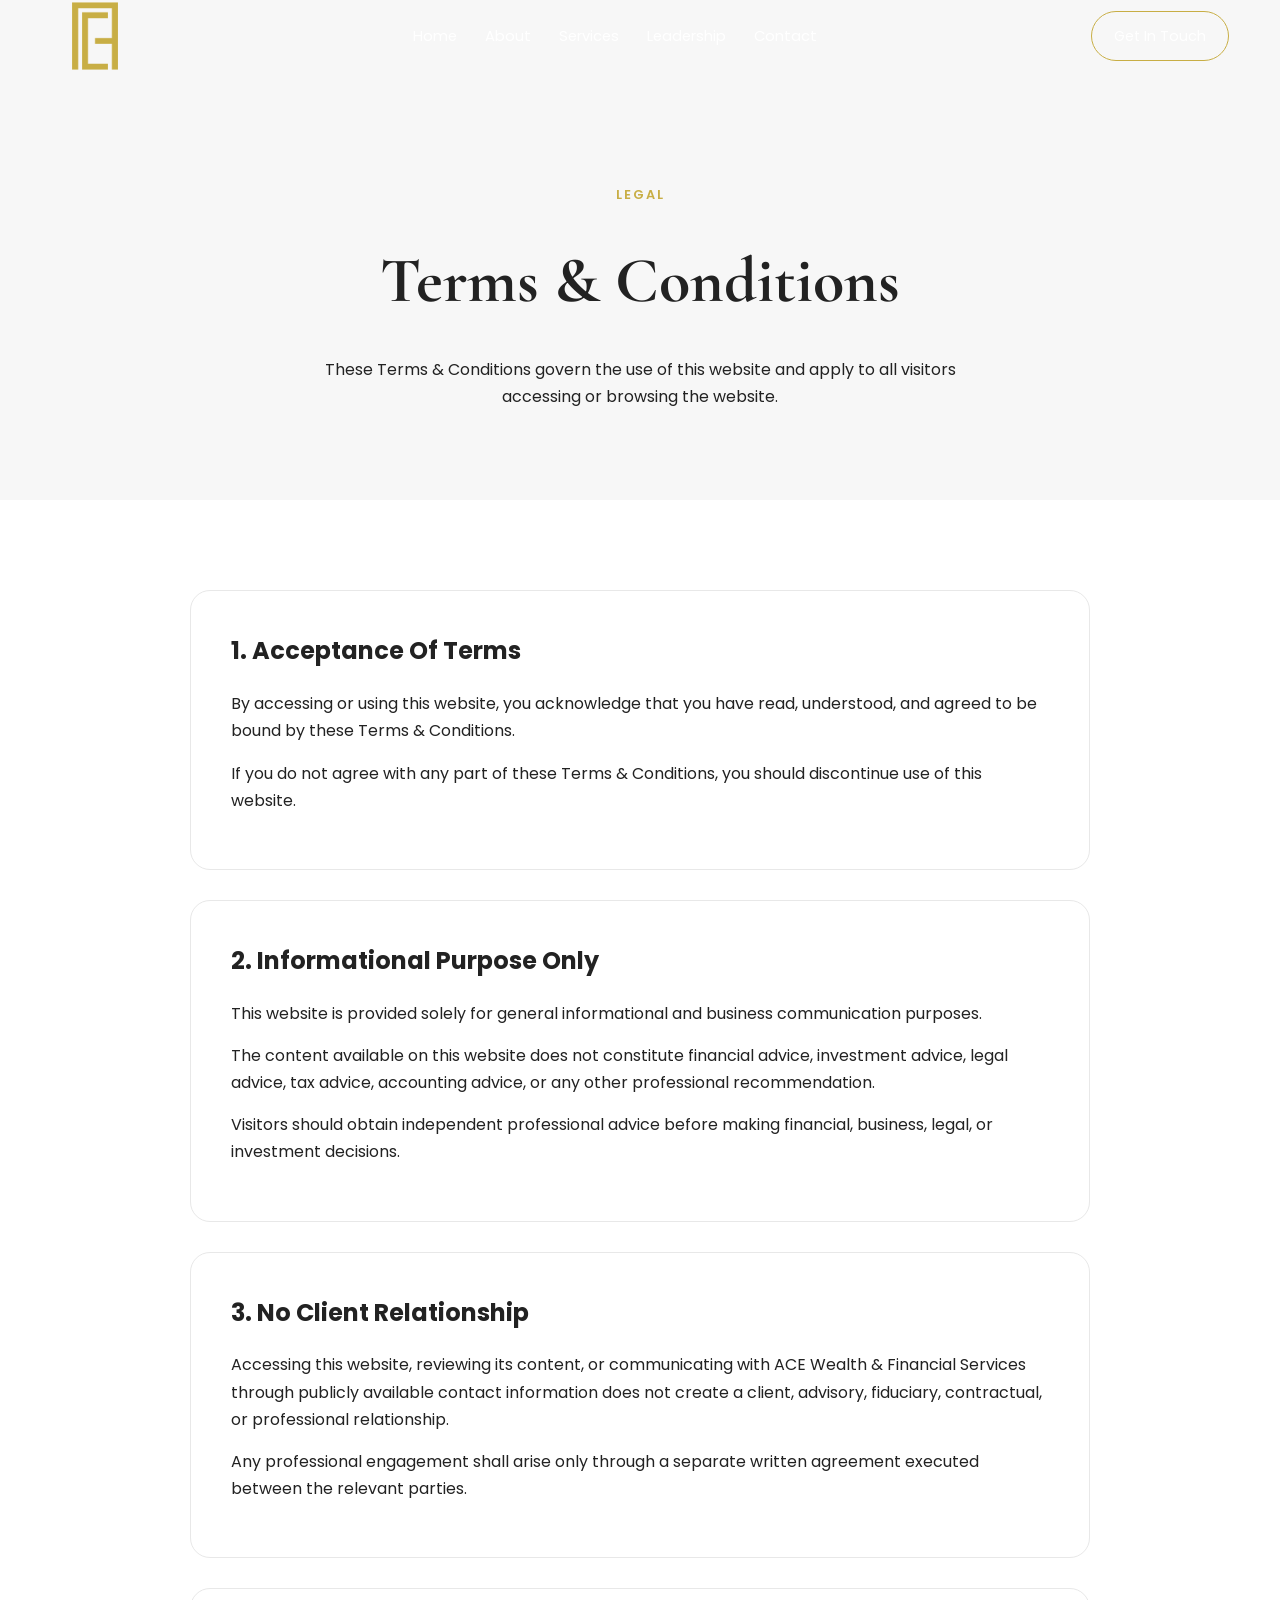
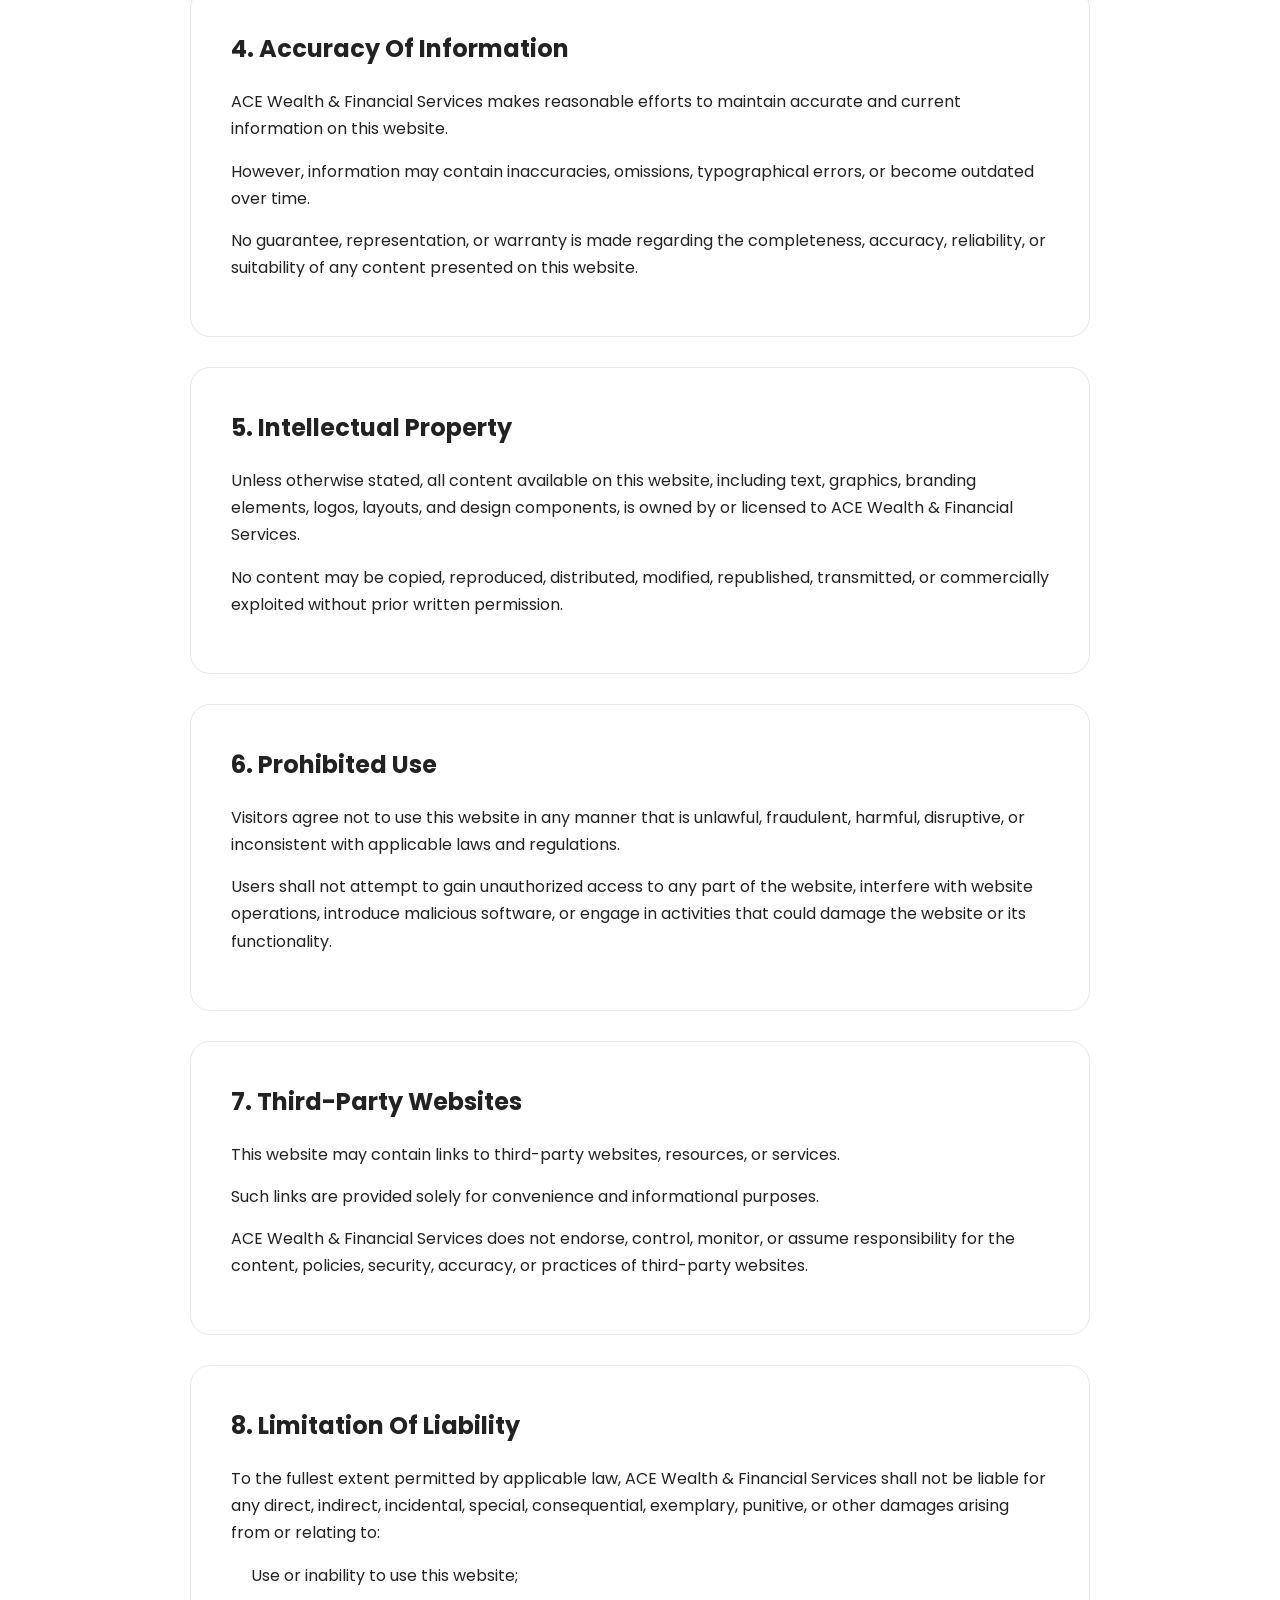
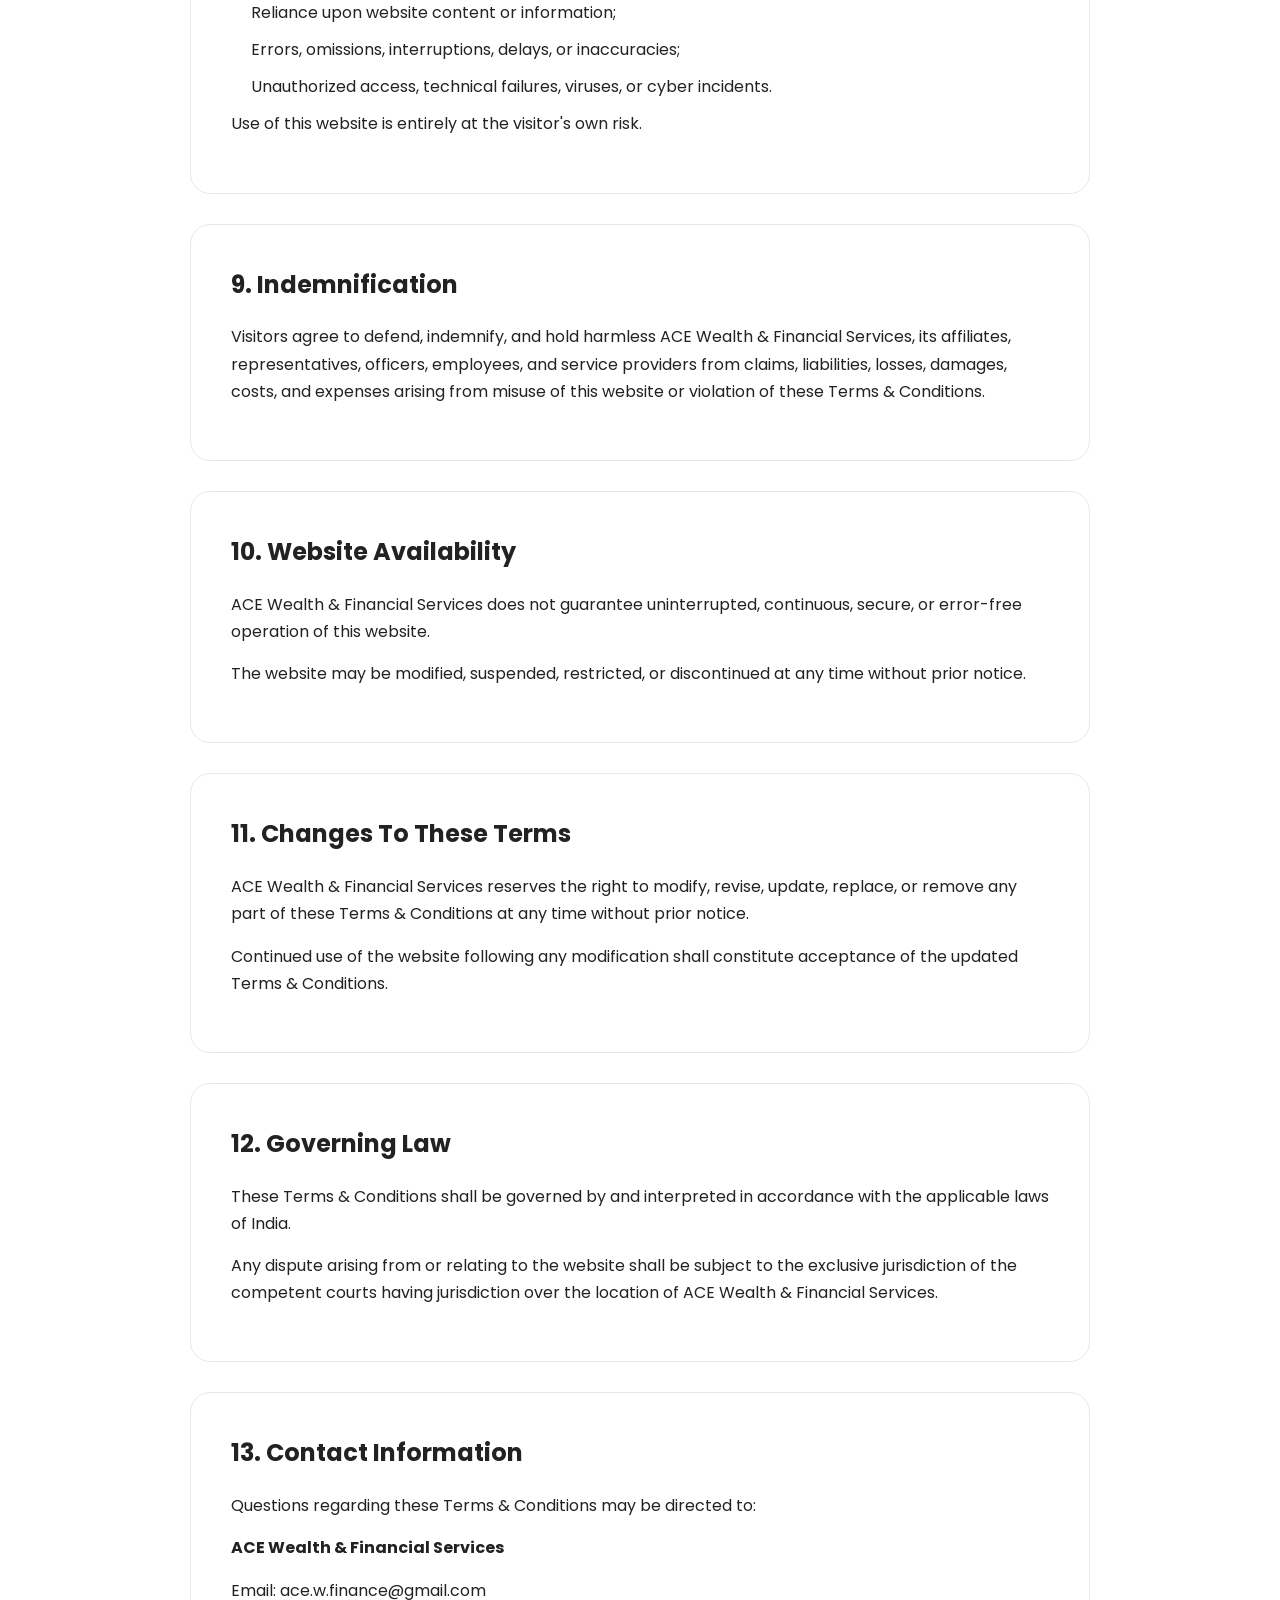
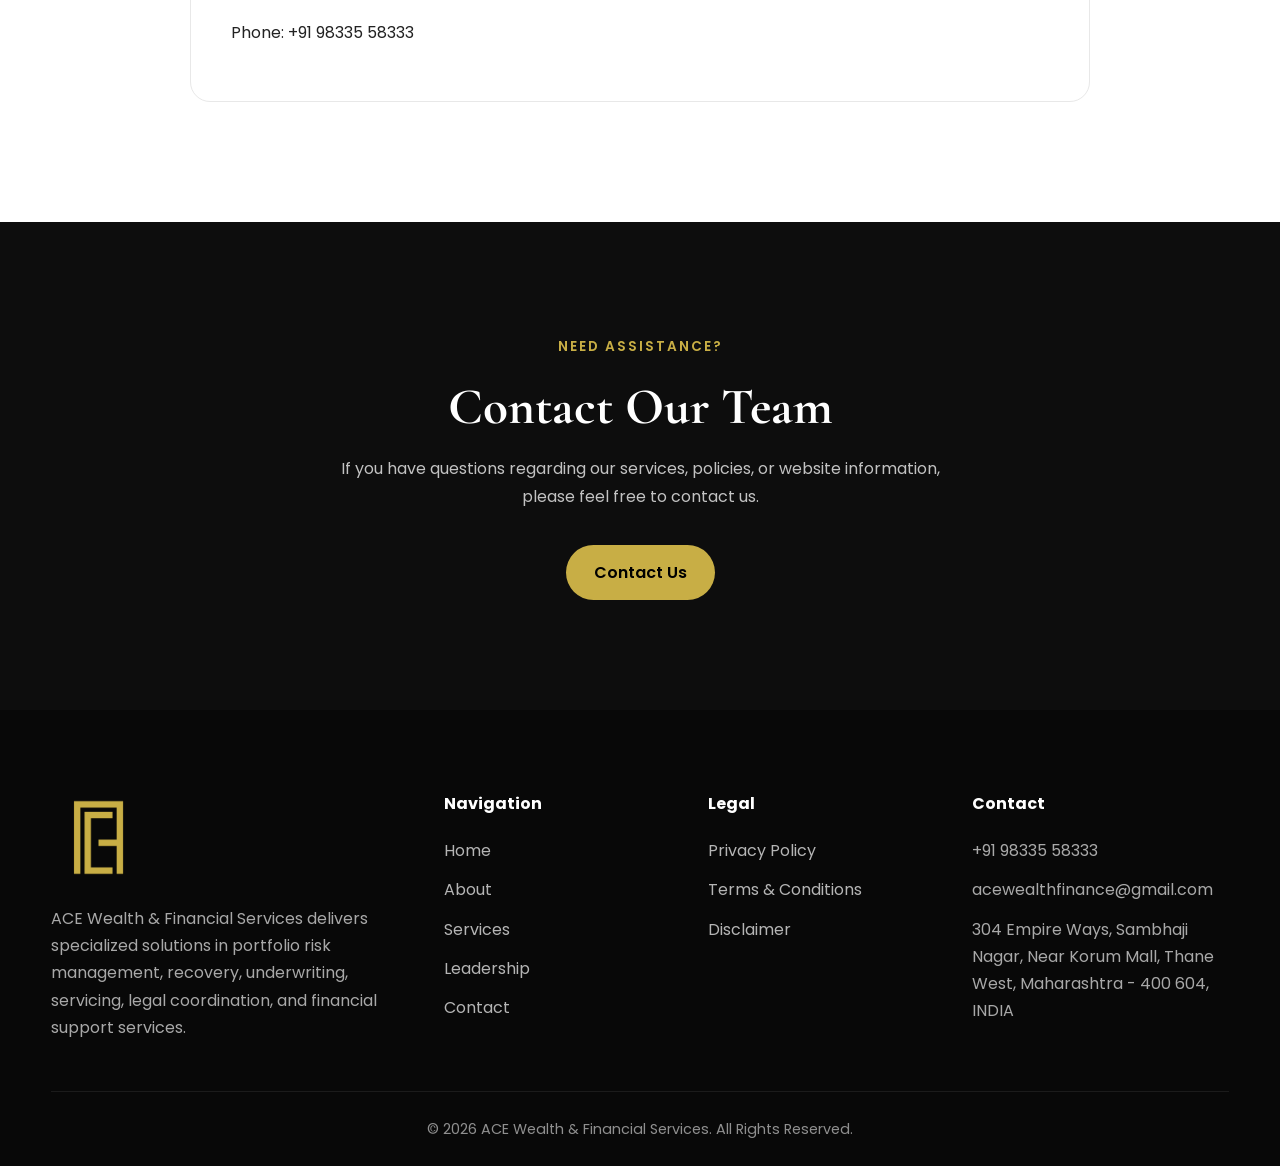
==== terms-and-conditions.html @ 69c0379b "Add files via upload" ====
<!DOCTYPE html>
<html lang="en">

<head>

    <meta charset="UTF-8">

    <meta name="viewport"
        content="width=device-width, initial-scale=1.0">

    <title>
        Terms & Conditions | ACE Wealth & Financial Services
    </title>

    <meta name="description"
        content="Terms and Conditions governing the use of the ACE Wealth & Financial Services website.">

   <link rel="apple-touch-icon" sizes="180x180" href="apple-touch-icon.png">

<link rel="icon" type="image/png" sizes="32x32" href="favicon-32x32.png">

<link rel="icon" type="image/png" sizes="16x16" href="favicon-16x16.png">

<link rel="manifest" href="site.webmanifest">

<link rel="shortcut icon" href="favicon.ico">

<meta name="theme-color" content="#c8ae45">

<meta name="format-detection" content="telephone=no">

<meta name="robots" content="index, follow">

    <link rel="stylesheet"
        href="style.css">

    <link rel="preconnect"
        href="https://fonts.googleapis.com">

    <link rel="preconnect"
        href="https://fonts.gstatic.com"
        crossorigin>

    <link href="https://fonts.googleapis.com/css2?family=Poppins:wght@300;400;500;600;700&family=Cormorant+Garamond:wght@400;500;600;700&display=swap"
        rel="stylesheet">

</head>

<body>

    <!-- LOADER -->

    <div class="loader">

        <img src="logo.png"
            alt="ACE Wealth">

    </div>

    <!-- SCROLL PROGRESS -->

    <div class="scroll-progress"></div>

    <!-- HEADER -->

    <header class="header">

        <div class="container navbar">

            <a href="index.html"
                class="logo">

                <img src="logo.png"
                    alt="ACE Wealth">

            </a>

            <nav>

                <ul class="nav-links">

                    <li><a href="index.html">Home</a></li>

                    <li><a href="about.html">About</a></li>

                    <li><a href="services.html">Services</a></li>

                    <li><a href="team.html">Leadership</a></li>

                    <li><a href="contact.html">Contact</a></li>

                </ul>

            </nav>

            <a href="contact.html"
                class="nav-btn">

                Get In Touch

            </a>

            <div class="hamburger">

                <span></span>
                <span></span>
                <span></span>

            </div>

        </div>

    </header>

    <!-- HERO -->

    <section class="legal-hero">

        <div class="container">

            <span class="hero-tag">

                LEGAL

            </span>

            <h1>

                Terms & Conditions

            </h1>

            <p>

                These Terms & Conditions govern
                the use of this website and apply
                to all visitors accessing or
                browsing the website.

            </p>

        </div>

    </section>

    <!-- CONTENT -->

    <section class="legal-content">

        <div class="container">

            <div class="legal-card">

                <h2>

                    1. Acceptance Of Terms

                </h2>

                <p>

                    By accessing or using this
                    website, you acknowledge that
                    you have read, understood,
                    and agreed to be bound by
                    these Terms & Conditions.

                </p>

                <p>

                    If you do not agree with any
                    part of these Terms &
                    Conditions, you should
                    discontinue use of this
                    website.

                </p>

            </div>

            <div class="legal-card">

                <h2>

                    2. Informational Purpose Only

                </h2>

                <p>

                    This website is provided solely
                    for general informational and
                    business communication purposes.

                </p>

                <p>

                    The content available on this
                    website does not constitute
                    financial advice, investment
                    advice, legal advice, tax advice,
                    accounting advice, or any other
                    professional recommendation.

                </p>

                <p>

                    Visitors should obtain
                    independent professional advice
                    before making financial,
                    business, legal, or investment
                    decisions.

                </p>

            </div>

            <div class="legal-card">

                <h2>

                    3. No Client Relationship

                </h2>

                <p>

                    Accessing this website,
                    reviewing its content, or
                    communicating with ACE Wealth &
                    Financial Services through
                    publicly available contact
                    information does not create
                    a client, advisory, fiduciary,
                    contractual, or professional
                    relationship.

                </p>

                <p>

                    Any professional engagement
                    shall arise only through a
                    separate written agreement
                    executed between the relevant
                    parties.

                </p>

            </div>

            <div class="legal-card">

                <h2>

                    4. Accuracy Of Information

                </h2>

                <p>

                    ACE Wealth & Financial Services
                    makes reasonable efforts to
                    maintain accurate and current
                    information on this website.

                </p>

                <p>

                    However, information may contain
                    inaccuracies, omissions,
                    typographical errors, or become
                    outdated over time.

                </p>

                <p>

                    No guarantee, representation,
                    or warranty is made regarding
                    the completeness, accuracy,
                    reliability, or suitability of
                    any content presented on this
                    website.

                </p>

            </div>

            <div class="legal-card">

                <h2>

                    5. Intellectual Property

                </h2>

                <p>

                    Unless otherwise stated,
                    all content available on this
                    website, including text,
                    graphics, branding elements,
                    logos, layouts, and design
                    components, is owned by or
                    licensed to ACE Wealth &
                    Financial Services.

                </p>

                <p>

                    No content may be copied,
                    reproduced, distributed,
                    modified, republished,
                    transmitted, or commercially
                    exploited without prior
                    written permission.

                </p>

            </div>
                        <div class="legal-card">

                <h2>

                    6. Prohibited Use

                </h2>

                <p>

                    Visitors agree not to use this
                    website in any manner that is
                    unlawful, fraudulent, harmful,
                    disruptive, or inconsistent with
                    applicable laws and regulations.

                </p>

                <p>

                    Users shall not attempt to gain
                    unauthorized access to any part
                    of the website, interfere with
                    website operations, introduce
                    malicious software, or engage
                    in activities that could damage
                    the website or its functionality.

                </p>

            </div>

            <div class="legal-card">

                <h2>

                    7. Third-Party Websites

                </h2>

                <p>

                    This website may contain links
                    to third-party websites,
                    resources, or services.

                </p>

                <p>

                    Such links are provided solely
                    for convenience and informational
                    purposes.

                </p>

                <p>

                    ACE Wealth & Financial Services
                    does not endorse, control,
                    monitor, or assume responsibility
                    for the content, policies,
                    security, accuracy, or practices
                    of third-party websites.

                </p>

            </div>

            <div class="legal-card">

                <h2>

                    8. Limitation Of Liability

                </h2>

                <p>

                    To the fullest extent permitted
                    by applicable law, ACE Wealth &
                    Financial Services shall not be
                    liable for any direct, indirect,
                    incidental, special,
                    consequential, exemplary,
                    punitive, or other damages
                    arising from or relating to:

                </p>

                <ul>

                    <li>
                        Use or inability to use
                        this website;
                    </li>

                    <li>
                        Reliance upon website
                        content or information;
                    </li>

                    <li>
                        Errors, omissions,
                        interruptions, delays,
                        or inaccuracies;
                    </li>

                    <li>
                        Unauthorized access,
                        technical failures,
                        viruses, or cyber incidents.
                    </li>

                </ul>

                <p>

                    Use of this website is entirely
                    at the visitor's own risk.

                </p>

            </div>

            <div class="legal-card">

                <h2>

                    9. Indemnification

                </h2>

                <p>

                    Visitors agree to defend,
                    indemnify, and hold harmless
                    ACE Wealth & Financial Services,
                    its affiliates, representatives,
                    officers, employees, and service
                    providers from claims, liabilities,
                    losses, damages, costs, and
                    expenses arising from misuse of
                    this website or violation of
                    these Terms & Conditions.

                </p>

            </div>

            <div class="legal-card">

                <h2>

                    10. Website Availability

                </h2>

                <p>

                    ACE Wealth & Financial Services
                    does not guarantee uninterrupted,
                    continuous, secure, or error-free
                    operation of this website.

                </p>

                <p>

                    The website may be modified,
                    suspended, restricted, or
                    discontinued at any time without
                    prior notice.

                </p>

            </div>

            <div class="legal-card">

                <h2>

                    11. Changes To These Terms

                </h2>

                <p>

                    ACE Wealth & Financial Services
                    reserves the right to modify,
                    revise, update, replace, or
                    remove any part of these Terms &
                    Conditions at any time without
                    prior notice.

                </p>

                <p>

                    Continued use of the website
                    following any modification shall
                    constitute acceptance of the
                    updated Terms & Conditions.

                </p>

            </div>

            <div class="legal-card">

                <h2>

                    12. Governing Law

                </h2>

                <p>

                    These Terms & Conditions shall
                    be governed by and interpreted
                    in accordance with the applicable
                    laws of India.

                </p>

                <p>

                    Any dispute arising from or
                    relating to the website shall be
                    subject to the exclusive
                    jurisdiction of the competent
                    courts having jurisdiction over
                    the location of ACE Wealth &
                    Financial Services.

                </p>

            </div>

            <div class="legal-card">

                <h2>

                    13. Contact Information

                </h2>

                <p>

                    Questions regarding these Terms &
                    Conditions may be directed to:

                </p>

                <p>

                    <strong>

                        ACE Wealth &
                        Financial Services

                    </strong>

                </p>

                <p>

                    Email:
                    ace.w.finance@gmail.com

                </p>

                <p>

                    Phone:
                    +91 98335 58333

                </p>

            </div>

        </div>

    </section>

    <!-- CTA -->

    <section class="cta-section">

        <div class="container">

            <div class="cta-box">

                <span>

                    NEED ASSISTANCE?

                </span>

                <h2>

                    Contact Our Team

                </h2>

                <p>

                    If you have questions regarding
                    our services, policies, or
                    website information, please
                    feel free to contact us.

                </p>

                <a href="contact.html"
                    class="btn-primary">

                    Contact Us

                </a>

            </div>

        </div>

    </section>

    <!-- FOOTER -->

    <footer class="footer">

    <div class="container">

        <div class="footer-top">

            <!-- ABOUT -->

            <div class="footer-about">

                <img src="logo.png"
                    alt="ACE Wealth">

                <p>

                    ACE Wealth & Financial Services
                    delivers specialized solutions in
                    portfolio risk management,
                    recovery, underwriting,
                    servicing, legal coordination,
                    and financial support services.

                </p>

            </div>

            <!-- QUICK LINKS -->

            <div class="footer-links">

                <h4>

                    Navigation

                </h4>

                <ul>

                    <li>
                        <a href="index.html">
                            Home
                        </a>
                    </li>

                    <li>
                        <a href="about.html">
                            About
                        </a>
                    </li>

                    <li>
                        <a href="services.html">
                            Services
                        </a>
                    </li>

                    <li>
                        <a href="team.html">
                            Leadership
                        </a>
                    </li>

                    <li>
                        <a href="contact.html">
                            Contact
                        </a>
                    </li>

                </ul>

            </div>

            <!-- LEGAL -->

            <div class="footer-links">

                <h4>

                    Legal

                </h4>

                <ul>

                    <li>

                        <a href="privacy-policy.html">

                            Privacy Policy

                        </a>

                    </li>

                    <li>

                        <a href="terms-and-conditions.html">

                            Terms & Conditions

                        </a>

                    </li>

                    <li>

                        <a href="disclaimer.html">

                            Disclaimer

                        </a>

                    </li>

                </ul>

            </div>

            <!-- CONTACT -->

            <div class="footer-contact">

                <h4>

                    Contact

                </h4>

                <p>

                    +91 98335 58333

                </p>

                <p>

                    acewealthfinance@gmail.com

                </p>

                <p>

                    304 Empire Ways, Sambhaji Nagar, Near Korum Mall, Thane West, Maharashtra - 400 604, INDIA

                </p>

            </div>

        </div>

        <div class="footer-bottom">

            <p>

                © 2026 ACE Wealth & Financial Services.
                All Rights Reserved.

            </p>

        </div>

    </div>

</footer>

    <script src="main.js"></script>

</body>

</html>
---- style.css ----
/* ====================================
   ACE WEALTH & FINANCIAL SERVICES
   VERSION 2
==================================== */


/* =========================
   RESET
========================= */

*{
    margin:0;
    padding:0;
    box-sizing:border-box;
}

html{
    scroll-behavior:smooth;
}

body{
    font-family:'Poppins',sans-serif;
    background:#ffffff;
    color:#222;
    overflow-x:hidden;
    line-height:1.7;
}

/* =========================
   VARIABLES
========================= */

:root{

    --gold:#c8ae45;

    --gold-dark:#a88f32;

    --black:#0d0d0d;

    --dark:#161616;

    --white:#ffffff;

    --light:#f7f7f7;

    --text:#666666;

    --border:#e8e8e8;

    --transition:.35s ease;

    --radius:16px;

}

/* =========================
   GLOBAL
========================= */

.container{

    width:min(1280px,92%);
    margin:auto;

}

img{

    width:100%;
    display:block;

}

a{

    text-decoration:none;

}

ul{

    list-style:none;

}

section{

    padding:90px 0;

}

.section-tag{

    display:inline-block;

    color:var(--gold);

    font-size:.8rem;

    letter-spacing:2px;

    font-weight:600;

    text-transform:uppercase;

    margin-bottom:14px;

}

.section-heading{

    margin-bottom:55px;

}

.section-heading.center{

    text-align:center;

}

.section-heading h2{

    font-family:'Cormorant Garamond',serif;

    font-size:clamp(2.2rem,4vw,3.8rem);

    line-height:1.1;

    color:var(--black);

    margin-bottom:18px;

    font-weight:600;

}

.section-heading p{

    max-width:650px;

    color:var(--text);

    margin:auto;

}

/* =========================
   LOADER
========================= */

.loader{

    position:fixed;

    inset:0;

    background:#0a0a0a;

    display:flex;

    align-items:center;

    justify-content:center;

    z-index:99999;

    transition:.8s ease;

}

.loader img{

    width:120px;

    animation:logoPulse 2s infinite;

}

@keyframes logoPulse{

    0%{

        opacity:.4;
        transform:scale(.96);

    }

    50%{

        opacity:1;
        transform:scale(1);

    }

    100%{

        opacity:.4;
        transform:scale(.96);

    }

}

/* =========================
   SCROLL BAR
========================= */

.scroll-progress{

    position:fixed;

    top:0;

    left:0;

    width:0;

    height:3px;

    background:var(--gold);

    z-index:99999;

}

/* =========================
   HEADER
========================= */

.header{

    position:fixed;

    top:0;

    left:0;

    width:100%;

    z-index:999;

    transition:.35s ease;

}

.header.scrolled{

    background:rgba(10,10,10,.95);

    backdrop-filter:blur(12px);

    box-shadow:0 8px 25px rgba(0,0,0,.15);

}

.navbar{

    height:72px;

    display:flex;

    align-items:center;

    justify-content:space-between;

}

.logo{

    display:flex;

    align-items:center;

}

.logo img{

    width:88px;

}

.nav-links{

    display:flex;

    align-items:center;

    gap:28px;

}

.nav-links a{

    color:white;

    font-size:.92rem;

    transition:var(--transition);

    position:relative;

}

.nav-links a:hover{

    color:var(--gold);

}

.nav-links a::after{

    content:"";

    position:absolute;

    left:0;

    bottom:-6px;

    width:0;

    height:2px;

    background:var(--gold);

    transition:.3s;

}

.nav-links a:hover::after{

    width:100%;

}

.nav-btn{

    padding:12px 22px;

    border:1px solid var(--gold);

    color:white;

    border-radius:40px;

    font-size:.9rem;

    transition:.35s;

}

.nav-btn:hover{

    background:var(--gold);

    color:#000;

}

/* =========================
   HAMBURGER
========================= */

.hamburger{

    display:none;

    flex-direction:column;

    gap:5px;

    cursor:pointer;

}

.hamburger span{

    width:26px;

    height:2px;

    background:white;

}

/* =========================
   HERO
========================= */

.hero{

    min-height:85vh;

    background:
    linear-gradient(
        rgba(0,0,0,.75),
        rgba(0,0,0,.75)
    ),
    url("images/hero-1.jpg");

    background-size:cover;

    background-position:center;

    display:flex;

    align-items:center;

    padding-top:80px;

}

.hero-content{

    max-width:820px;

}

.hero-tag{

    color:var(--gold);

    font-size:.8rem;

    letter-spacing:2px;

    font-weight:600;

}

.hero h1{

    margin-top:18px;

    color:white;

    font-family:'Cormorant Garamond',serif;

    font-size:clamp(3rem,5vw,5rem);

    line-height:1.05;

    font-weight:600;

    max-width:900px;

}

.hero p{

    margin-top:24px;

    color:rgba(255,255,255,.82);

    max-width:650px;

    font-size:1rem;

}

.hero-buttons{

    display:flex;

    gap:15px;

    margin-top:35px;

}
/* =========================
   BUTTONS
========================= */

.btn-primary{

    display:inline-flex;

    align-items:center;

    justify-content:center;

    padding:14px 28px;

    background:var(--gold);

    color:#000;

    border-radius:50px;

    font-weight:600;

    transition:var(--transition);

}

.btn-primary:hover{

    transform:translateY(-3px);

    background:var(--gold-dark);

}

.btn-secondary{

    display:inline-flex;

    align-items:center;

    justify-content:center;

    padding:14px 28px;

    border:1px solid rgba(255,255,255,.25);

    color:white;

    border-radius:50px;

    transition:var(--transition);

}

.btn-secondary:hover{

    background:white;

    color:black;

}

.text-link{

    display:inline-flex;

    align-items:center;

    gap:10px;

    color:var(--gold);

    font-weight:600;

    margin-top:18px;

    transition:var(--transition);

}

.text-link:hover{

    transform:translateX(5px);

}

/* =========================
   TRUST BAR
========================= */

.trust-bar{

    background:#ffffff;

    border-bottom:1px solid var(--border);

    padding:35px 0;

}

.trust-grid{

    display:grid;

    grid-template-columns:repeat(4,1fr);

    gap:20px;

}

.trust-item{

    text-align:center;

}

.trust-item h3{

    font-family:'Cormorant Garamond',serif;

    font-size:2.5rem;

    color:var(--black);

    margin-bottom:4px;

}

.trust-item p{

    font-size:.9rem;

    color:var(--text);

}

/* =========================
   ABOUT PREVIEW
========================= */

.about-preview{

    background:#fff;

}

.about-grid{

    display:grid;

    grid-template-columns:1fr 1fr;

    gap:70px;

    align-items:center;

}

.about-image{

    position:relative;

}

.about-image img{

    border-radius:20px;

    box-shadow:0 15px 40px rgba(0,0,0,.08);

}

.about-content{

    max-width:600px;

}

.about-content h2{

    font-family:'Cormorant Garamond',serif;

    font-size:clamp(2.2rem,4vw,3.8rem);

    line-height:1.1;

    margin-bottom:22px;

    color:var(--black);

}

.about-content p{

    color:var(--text);

    margin-bottom:18px;

}

/* =========================
   SERVICES
========================= */

.services-home{

    background:var(--light);

}

.services-grid{

    display:grid;

    grid-template-columns:repeat(3,1fr);

    gap:25px;

}

.service-card{

    background:white;

    padding:35px;

    border-radius:18px;

    border:1px solid var(--border);

    transition:var(--transition);

}

.service-card:hover{

    transform:translateY(-6px);

    border-color:rgba(200,174,69,.4);

    box-shadow:0 12px 35px rgba(0,0,0,.08);

}

.service-card h3{

    font-size:1.2rem;

    color:var(--black);

    margin-bottom:15px;

    line-height:1.4;

}

.service-card p{

    color:var(--text);

    font-size:.95rem;

}

.section-btn{

    text-align:center;

    margin-top:45px;

}

/* =========================
   PREMIUM CARD EFFECT
========================= */

.service-card,
.trust-item{

    transition:all .35s ease;

}

.service-card:hover{

    background:#fffef9;

}

/* =========================
   SOFT REVEAL
========================= */

.reveal{

    opacity:0;

    transform:translateY(30px);

    transition:.7s ease;

}

.reveal.active{

    opacity:1;

    transform:translateY(0);

}
/* =========================
   WHY ACE
========================= */

.why-ace{

    background:#ffffff;

}

.why-grid{

    display:grid;

    grid-template-columns:repeat(4,1fr);

    gap:24px;

}

.why-card{

    padding:35px 28px;

    border:1px solid var(--border);

    border-radius:18px;

    transition:var(--transition);

    background:#fff;

}

.why-card:hover{

    transform:translateY(-6px);

    box-shadow:0 12px 35px rgba(0,0,0,.08);

    border-color:rgba(200,174,69,.4);

}

.why-card h3{

    font-size:2rem;

    color:var(--gold);

    margin-bottom:15px;

    font-weight:700;

}

.why-card h4{

    font-size:1.1rem;

    margin-bottom:12px;

    color:var(--black);

}

.why-card p{

    color:var(--text);

    font-size:.95rem;

}

/* =========================
   FOUNDER SECTION
========================= */

.founder-section{

    background:var(--light);

}

.founder-grid{

    display:grid;

    grid-template-columns:420px 1fr;

    gap:70px;

    align-items:center;

}

.founder-image img{

    border-radius:22px;

    box-shadow:0 20px 45px rgba(0,0,0,.12);
    
    aspect-ratio:4/5;

    object-fit:cover;

}

.founder-content{

    max-width:650px;

}

.founder-content h2{

    font-family:'Cormorant Garamond',serif;

    font-size:clamp(2.5rem,4vw,4rem);

    margin-bottom:10px;

    color:var(--black);

}

.founder-title{

    color:var(--gold);

    font-weight:600;

    margin-bottom:20px;

}

.founder-content p{

    color:var(--text);

    margin-bottom:16px;

}

/* =========================
   CTA
========================= */

.cta-section{

    background:#0d0d0d;

    padding:110px 0;

}

.cta-box{

    text-align:center;

    max-width:850px;

    margin:auto;

}

.cta-box span{

    color:var(--gold);

    letter-spacing:2px;

    font-size:.85rem;

    font-weight:600;

}

.cta-box h2{

    color:white;

    font-family:'Cormorant Garamond',serif;

    font-size:clamp(2.5rem,4vw,4.5rem);

    line-height:1.1;

    margin:20px 0;

}

.cta-box p{

    color:rgba(255,255,255,.75);

    max-width:650px;

    margin:0 auto 35px;

}

/* =========================
   FOOTER
========================= */

.footer{

    background:#080808;

    color:white;

}

.footer-top{

    padding:80px 0 50px;

    display:grid;

    grid-template-columns:
    1.6fr
    1fr
    1fr
    1.2fr;

    gap:50px;

}

.footer-about img{

    width:95px;

    margin-bottom:20px;

}

.footer-about p{

    color:rgba(255,255,255,.65);

    max-width:420px;

}

.footer-links h4,
.footer-contact h4{

    margin-bottom:20px;

    font-size:1rem;

}

.footer-links ul{

    display:flex;

    flex-direction:column;

    gap:12px;

}

.footer-links a{

    color:rgba(255,255,255,.7);

    transition:.3s;

}

.footer-links a{

    color:rgba(255,255,255,.7);

    transition:.3s;

    display:inline-block;

}

.footer-links a:hover{

    color:var(--gold);

    padding-left:4px;

}

.footer-contact p{

    color:rgba(255,255,255,.65);

    margin-bottom:12px;

}

.footer-bottom{

    border-top:1px solid rgba(255,255,255,.08);

    text-align:center;

    padding:25px 0;

}

.footer-bottom p{

    color:rgba(255,255,255,.55);

    font-size:.9rem;

}

@media(max-width:900px){

    .footer-top{

        grid-template-columns:1fr;

        gap:35px;

    }

}

/* =========================
   BACK TO TOP
========================= */

.back-to-top{

    position:fixed;

    right:25px;

    bottom:25px;

    width:50px;

    height:50px;

    border:none;

    border-radius:50%;

    background:var(--gold);

    color:#000;

    font-size:18px;

    cursor:pointer;

    opacity:0;

    visibility:hidden;

    transition:.35s;

    z-index:999;

}

.back-to-top.show{

    opacity:1;

    visibility:visible;

}

/* =========================
   MOBILE
========================= */

@media(max-width:1100px){

    .services-grid{

        grid-template-columns:repeat(2,1fr);

    }

    .why-grid{

        grid-template-columns:repeat(2,1fr);

    }

    .founder-grid{

        grid-template-columns:1fr;

        gap:40px;

    }

    .footer-top{

        grid-template-columns:1fr 1fr;

    }

}

@media(max-width:900px){

    .nav-links{

        display:none;

    }

    .nav-btn{

        display:none;

    }

    .hamburger{

        display:flex;

    }

    .about-grid{

        grid-template-columns:1fr;

        gap:40px;

    }

    .trust-grid{

        grid-template-columns:repeat(2,1fr);

        gap:30px;

    }

}

@media(max-width:768px){

    section{

        padding:70px 0;

    }

    .hero{

        min-height:75vh;

    }

    .hero h1{

        font-size:clamp(2.4rem,8vw,3.8rem);

    }

    .hero-buttons{

        flex-direction:column;

        align-items:flex-start;

    }

    .services-grid{

        grid-template-columns:1fr;

    }

    .why-grid{

        grid-template-columns:1fr;

    }

    .footer-top{

        grid-template-columns:1fr;

        gap:40px;

    }

}

@media(max-width:480px){

    .container{

        width:92%;

    }

    .trust-grid{

        grid-template-columns:1fr;

    }

    .trust-item h3{

        font-size:2rem;

    }

    .service-card{

        padding:28px;

    }

    .why-card{

        padding:28px;

    }

}
/* ===================================
   ABOUT PAGE
=================================== */


/* =========================
   ABOUT HERO
========================= */

.about-hero{

    min-height:55vh;

    display:flex;

    align-items:center;

    position:relative;

    background:
    linear-gradient(
        rgba(0,0,0,.78),
        rgba(0,0,0,.78)
    ),
    url("images/hero-2.jpg");

    background-size:cover;

    background-position:center;

    padding-top:80px;

}

.about-hero-content{

    max-width:760px;

}

.about-hero h1{

    color:white;

    font-family:'Cormorant Garamond',serif;

    font-size:clamp(2.8rem,5vw,4.8rem);

    line-height:1.05;

    margin:18px 0;

    font-weight:600;

}

.about-hero p{

    color:rgba(255,255,255,.82);

    max-width:650px;

}


/* =========================
   STORY SECTION
========================= */

.story-grid{

    display:grid;

    grid-template-columns:280px 1fr;

    gap:80px;

    align-items:flex-start;

}

.story-year{

    position:sticky;

    top:120px;

}

.story-year span{

    font-size:7rem;

    line-height:1;

    font-weight:700;

    color:var(--gold);

    font-family:'Cormorant Garamond',serif;

}

.story-content{

    max-width:760px;

}

.story-content h2{

    font-family:'Cormorant Garamond',serif;

    font-size:clamp(2.2rem,4vw,3.6rem);

    margin-bottom:24px;

    line-height:1.1;

}

.story-content p{

    color:var(--text);

    margin-bottom:18px;

}


/* =========================
   JOURNEY
========================= */

.journey-section{

    background:var(--light);

}

.timeline{

    display:flex;

    align-items:center;

    justify-content:center;

    gap:15px;

    flex-wrap:wrap;

}

.timeline-item{

    background:white;

    border:1px solid var(--border);

    border-radius:16px;

    padding:30px;

    min-width:190px;

    text-align:center;

}

.timeline-item h3{

    color:var(--gold);

    font-size:1.8rem;

    margin-bottom:10px;

}

.timeline-item p{

    color:var(--text);

    font-size:.95rem;

}

.timeline-line{

    width:50px;

    height:2px;

    background:rgba(200,174,69,.4);

}


/* =========================
   MISSION VISION
========================= */

.mission-vision{

    background:white;

}

.mv-grid{

    display:grid;

    grid-template-columns:1fr 1fr;

    gap:30px;

}

.mv-card{

    padding:45px;

    border:1px solid var(--border);

    border-radius:20px;

    transition:.35s;

}

.mv-card:hover{

    transform:translateY(-6px);

    box-shadow:0 12px 30px rgba(0,0,0,.06);

    border-color:rgba(200,174,69,.4);

}

.mv-card h2{

    font-family:'Cormorant Garamond',serif;

    font-size:2.3rem;

    line-height:1.15;

    margin-bottom:20px;

}

.mv-card p{

    color:var(--text);

}


/* =========================
   LEADERSHIP
========================= */

.leadership-section{

    background:var(--light);

}

.leadership-grid{

    display:grid;

    grid-template-columns:420px 1fr;

    gap:70px;

    align-items:center;

}

.leadership-image img{

    border-radius:20px;

    box-shadow:0 18px 40px rgba(0,0,0,.10);

}

.leadership-content{

    max-width:650px;

}

.leadership-content h2{

    font-family:'Cormorant Garamond',serif;

    font-size:clamp(2.5rem,4vw,4rem);

    margin-bottom:8px;

}

.leadership-title{

    color:var(--gold);

    font-weight:600;

    margin-bottom:22px;

}

.leadership-content p{

    color:var(--text);

    margin-bottom:16px;

}

.leadership-content blockquote{

    margin-top:28px;

    padding-left:22px;

    border-left:3px solid var(--gold);

    color:#444;

    font-style:italic;

}


/* =========================
   METRICS
========================= */

.about-metrics{

    background:white;

}

.metrics-grid{

    display:grid;

    grid-template-columns:repeat(4,1fr);

    gap:25px;

}

.metric-card{

    text-align:center;

    padding:35px;

    border:1px solid var(--border);

    border-radius:18px;

    transition:.35s;

}

.metric-card:hover{

    transform:translateY(-5px);

    border-color:rgba(200,174,69,.4);

}

.metric-card h3{

    font-family:'Cormorant Garamond',serif;

    font-size:2.8rem;

    color:var(--gold);

    margin-bottom:8px;

}

.metric-card p{

    color:var(--text);

}


/* =========================
   ABOUT MOBILE
========================= */

@media(max-width:1000px){

    .story-grid{

        grid-template-columns:1fr;

        gap:30px;

    }

    .story-year{

        position:static;

    }

    .leadership-grid{

        grid-template-columns:1fr;

        gap:40px;

    }

    .metrics-grid{

        grid-template-columns:repeat(2,1fr);

    }

}

@media(max-width:768px){

    .mv-grid{

        grid-template-columns:1fr;

    }

    .story-year span{

        font-size:5rem;

    }

    .timeline{

        flex-direction:column;

    }

    .timeline-line{

        width:2px;

        height:40px;

    }

}

@media(max-width:480px){

    .metrics-grid{

        grid-template-columns:1fr;

    }

    .timeline-item{

        width:100%;

    }

    .mv-card{

        padding:30px;

    }

}
/* ===================================
   SERVICES PAGE
=================================== */


/* =========================
   SERVICES HERO
========================= */

.services-hero{

    min-height:55vh;

    display:flex;

    align-items:center;

    position:relative;

    background:
    linear-gradient(
        rgba(0,0,0,.78),
        rgba(0,0,0,.78)
    ),
    url("images/service-1.jpg");

    background-size:cover;

    background-position:center;

    padding-top:80px;

}

.services-hero-content{

    max-width:760px;

}

.services-hero h1{

    color:white;

    font-family:'Cormorant Garamond',serif;

    font-size:clamp(2.8rem,5vw,4.8rem);

    line-height:1.05;

    margin:18px 0;

    font-weight:600;

}

.services-hero p{

    color:rgba(255,255,255,.82);

    max-width:620px;

}


/* =========================
   SERVICES INTRO
========================= */

.services-intro{

    padding-bottom:20px;

}


/* =========================
   CORE SERVICES
========================= */

.core-services{

    background:white;

    padding-top:20px;

}

.service-detail-grid{
    display:grid;
    grid-template-columns:repeat(3,1fr);
    gap:28px;
    align-items:stretch;
}

.service-detail-card{

    background:white;

    border:1px solid var(--border);

    border-radius:18px;

    padding:35px;

    transition:.35s ease;

}

.service-detail-card:hover{

    transform:translateY(-6px);

    border-color:rgba(200,174,69,.4);

    box-shadow:0 12px 35px rgba(0,0,0,.08);

}

.service-number{

    color:var(--gold);

    font-size:2rem;

    font-weight:700;

    margin-bottom:18px;

    font-family:'Cormorant Garamond',serif;

}

.service-detail-card h3{

    font-size:1.2rem;

    line-height:1.4;

    margin-bottom:14px;

    color:var(--black);

}

.service-detail-card p{

    color:var(--text);

    font-size:.95rem;

}


/* =========================
   INDUSTRIES
========================= */

.industries-section{

    background:var(--light);

}

.industries-grid{

    display:grid;

    grid-template-columns:repeat(3,1fr);

    gap:22px;

}

.industry-card{

    background:white;

    border:1px solid var(--border);

    border-radius:18px;

    padding:30px;

    text-align:center;

    font-weight:600;

    transition:.35s;

}

.industry-card:hover{

    transform:translateY(-5px);

    border-color:rgba(200,174,69,.4);

    box-shadow:0 10px 25px rgba(0,0,0,.06);

}


/* =========================
   PROCESS
========================= */

.process-section{

    background:white;

}

.process-grid{

    display:grid;

    grid-template-columns:repeat(4,1fr);

    gap:25px;

}

.process-card{

    text-align:center;

    border:1px solid var(--border);

    border-radius:18px;

    padding:35px 25px;

    transition:.35s;

}

.process-card:hover{

    transform:translateY(-5px);

    border-color:rgba(200,174,69,.4);

}

.process-card span{

    color:var(--gold);

    font-size:2rem;

    font-weight:700;

    display:block;

    margin-bottom:15px;

}

.process-card h3{

    margin-bottom:12px;

    color:var(--black);

}

.process-card p{

    color:var(--text);

    font-size:.95rem;

}


/* =========================
   WHY SERVICES
========================= */

.why-services{

    background:var(--light);

}


/* =========================
   SERVICES MOBILE
========================= */

@media(max-width:1100px){

    .service-detail-grid{

        grid-template-columns:repeat(2,1fr);

    }

    .process-grid{

        grid-template-columns:repeat(2,1fr);

    }

}

@media(max-width:768px){

    .service-detail-grid{

        grid-template-columns:1fr;

    }

    .industries-grid{

        grid-template-columns:1fr;

    }

    .process-grid{

        grid-template-columns:1fr;

    }

}

@media(max-width:480px){

    .service-detail-card{

        padding:28px;

    }

    .industry-card{

        padding:25px;

    }

    .process-card{

        padding:28px;

    }

}
/* ===================================
   LEADERSHIP PAGE
=================================== */


/* =========================
   HERO
========================= */

.team-hero{

    min-height:55vh;

    display:flex;

    align-items:center;

    position:relative;

    background:
    linear-gradient(
        rgba(0,0,0,.78),
        rgba(0,0,0,.78)
    ),
    url("images/team-1.jpg");

    background-size:cover;

    background-position:center;

    padding-top:80px;

}

.team-hero-content{

    max-width:760px;

}

.team-hero h1{

    color:white;

    font-family:'Cormorant Garamond',serif;

    font-size:clamp(2.8rem,5vw,4.8rem);

    line-height:1.05;

    margin:18px 0;

    font-weight:600;

}

.team-hero p{

    color:rgba(255,255,255,.82);

    max-width:600px;

}


/* =========================
   FOUNDER SECTION
========================= */

.founder-section{

    background:white;

}

.founder-grid{

    display:grid;

    grid-template-columns:420px 1fr;

    gap:70px;

    align-items:center;

}

.founder-image img{

    width:100%;

    border-radius:20px;

    box-shadow:0 20px 40px rgba(0,0,0,.10);

}

.founder-content{

    max-width:680px;

}

.founder-content h2{

    font-family:'Cormorant Garamond',serif;

    font-size:clamp(2.5rem,4vw,4rem);

    margin-bottom:8px;

}

.founder-title{

    color:var(--gold);

    font-weight:600;

    margin-bottom:22px;

}

.founder-content p{

    margin-bottom:18px;

    color:var(--text);

}


/* =========================
   PHILOSOPHY
========================= */

.leadership-philosophy{

    background:var(--light);

}

.philosophy-grid{

    display:grid;

    grid-template-columns:repeat(3,1fr);

    gap:25px;

}

.philosophy-card{

    background:white;

    border:1px solid var(--border);

    border-radius:18px;

    padding:35px;

    text-align:center;

    transition:.35s;

}

.philosophy-card:hover{

    transform:translateY(-6px);

    border-color:rgba(200,174,69,.4);

    box-shadow:0 12px 30px rgba(0,0,0,.06);

}

.philosophy-card h3{

    margin-bottom:15px;

    font-size:1.25rem;

}

.philosophy-card p{

    color:var(--text);

}


/* =========================
   VALUES
========================= */

.values-section{

    background:white;

}

.values-grid{

    display:grid;

    grid-template-columns:repeat(4,1fr);

    gap:25px;

}

.value-card{

    border:1px solid var(--border);

    border-radius:18px;

    padding:35px;

    text-align:center;

    transition:.35s;

}

.value-card:hover{

    transform:translateY(-6px);

    border-color:rgba(200,174,69,.4);

    box-shadow:0 12px 30px rgba(0,0,0,.06);

}

.value-card h3{

    margin-bottom:12px;

    color:var(--black);

}

.value-card p{

    color:var(--text);

    font-size:.95rem;

}


/* =========================
   QUOTE SECTION
========================= */

.quote-section{

    background:var(--light);

}

.quote-box{

    max-width:900px;

    margin:auto;

    text-align:center;

    padding:70px;

    border-radius:24px;

    background:white;

    border:1px solid var(--border);

}

.quote-box span{

    display:block;

    color:var(--gold);

    font-size:.85rem;

    font-weight:600;

    letter-spacing:2px;

    margin-bottom:25px;

}

.quote-box blockquote{

    font-family:'Cormorant Garamond',serif;

    font-size:clamp(2rem,4vw,3.2rem);

    line-height:1.3;

    margin-bottom:25px;

    color:var(--black);

}

.quote-box p{

    color:var(--text);

    font-weight:500;

}


/* =========================
   MOBILE
========================= */

@media(max-width:1100px){

    .founder-grid{

        grid-template-columns:1fr;

        gap:40px;

    }

    .philosophy-grid{

        grid-template-columns:1fr;

    }

    .values-grid{

        grid-template-columns:repeat(2,1fr);

    }

}

@media(max-width:768px){

    .quote-box{

        padding:45px 25px;

    }

}

@media(max-width:560px){

    .values-grid{

        grid-template-columns:1fr;

    }

}
/* ===================================
   CONTACT PAGE
=================================== */


/* =========================
   HERO
========================= */

.contact-hero{

    min-height:55vh;

    display:flex;

    align-items:center;

    position:relative;

    background:
    linear-gradient(
        rgba(0,0,0,.78),
        rgba(0,0,0,.78)
    ),
    url("images/hero-1.jpg");

    background-size:cover;

    background-position:center;

    padding-top:80px;

}

.contact-hero-content{

    max-width:760px;

}

.contact-hero h1{

    color:white;

    font-family:'Cormorant Garamond',serif;

    font-size:clamp(2.8rem,5vw,4.8rem);

    line-height:1.05;

    margin:18px 0;

    font-weight:600;

}

.contact-hero p{

    color:rgba(255,255,255,.82);

    max-width:600px;

}


/* =========================
   CONTACT CARDS
========================= */

.contact-info-section{

    background:white;

}

.contact-grid{

    display:grid;

    grid-template-columns:repeat(3,1fr);

    gap:25px;

}

.contact-card{

    border:1px solid var(--border);

    border-radius:18px;

    padding:35px;

    text-align:center;

    transition:.35s;

    background:white;

}

.contact-card:hover{

    transform:translateY(-6px);

    border-color:rgba(200,174,69,.4);

    box-shadow:0 12px 30px rgba(0,0,0,.06);

}

.contact-icon{

    font-size:2rem;

    margin-bottom:15px;

}

.contact-card h3{

    margin-bottom:12px;

}

.contact-card p{

    color:var(--text);

}


/* =========================
   BUSINESS HOURS
========================= */

.business-hours{

    background:var(--light);

}

.hours-box{

    max-width:850px;

    margin:auto;

    background:white;

    border:1px solid var(--border);

    border-radius:24px;

    padding:50px;

}

.hours-box h2{

    margin:15px 0 30px;

    font-family:'Cormorant Garamond',serif;

    font-size:clamp(2rem,4vw,3.2rem);

}

.hours-row{

    display:flex;

    justify-content:space-between;

    align-items:center;

    padding:18px 0;

    border-bottom:1px solid var(--border);

}

.hours-row:last-child{

    border-bottom:none;

}

.hours-row span{

    color:var(--text);

}

.hours-row strong{

    color:var(--black);

}


/* =========================
   LOCATION
========================= */

.location-section{

    background:white;

}

.location-card{

    max-width:700px;

    margin:auto;

    text-align:center;

    border:1px solid var(--border);

    border-radius:20px;

    padding:45px;

}

.location-card h3{

    margin-bottom:15px;

}

.location-card p{

    color:var(--text);

    margin-bottom:8px;

}


/* =========================
   MAP
========================= */

.map-section{

    background:var(--light);

}

.map-box{

    background:white;

    border:1px solid var(--border);

    border-radius:24px;

    padding:40px;

}

.map-box h3{

    margin-bottom:10px;

}

.map-box p{

    margin-bottom:25px;

    color:var(--text);

}

.map-box iframe{

    width:100%;

    height:450px;

    border:none;

    border-radius:18px;

}


/* =========================
   MOBILE
========================= */

@media(max-width:900px){

    .contact-grid{

        grid-template-columns:1fr;

    }

}

@media(max-width:768px){

    .hours-box{

        padding:35px 25px;

    }

    .hours-row{

        flex-direction:column;

        gap:10px;

        text-align:center;

    }

    .map-box{

        padding:25px;

    }

}

@media(max-width:480px){

    .location-card{

        padding:30px 20px;

    }

}

/* ===================================
   LEGAL PAGES
=================================== */

.legal-hero{

    padding:180px 0 90px;

    background:var(--light);

    text-align:center;

}

.legal-hero h1{

    font-family:'Cormorant Garamond',serif;

    font-size:clamp(2.8rem,5vw,4.8rem);

    margin:20px 0;

}

.legal-hero p{

    max-width:700px;

    margin:auto;

}

.legal-content{

    background:white;

}

.legal-card{

    max-width:900px;

    margin:0 auto 30px;

    padding:40px;

    border:1px solid var(--border);

    border-radius:20px;

    background:white;

}

.legal-card h2{

    margin-bottom:18px;

}

.legal-card p{

    margin-bottom:15px;

}

.legal-card ul{

    padding-left:20px;

}

.legal-card li{

    margin-bottom:10px;

}

@media(max-width:768px){

    .legal-card{

        padding:25px;

    }

}
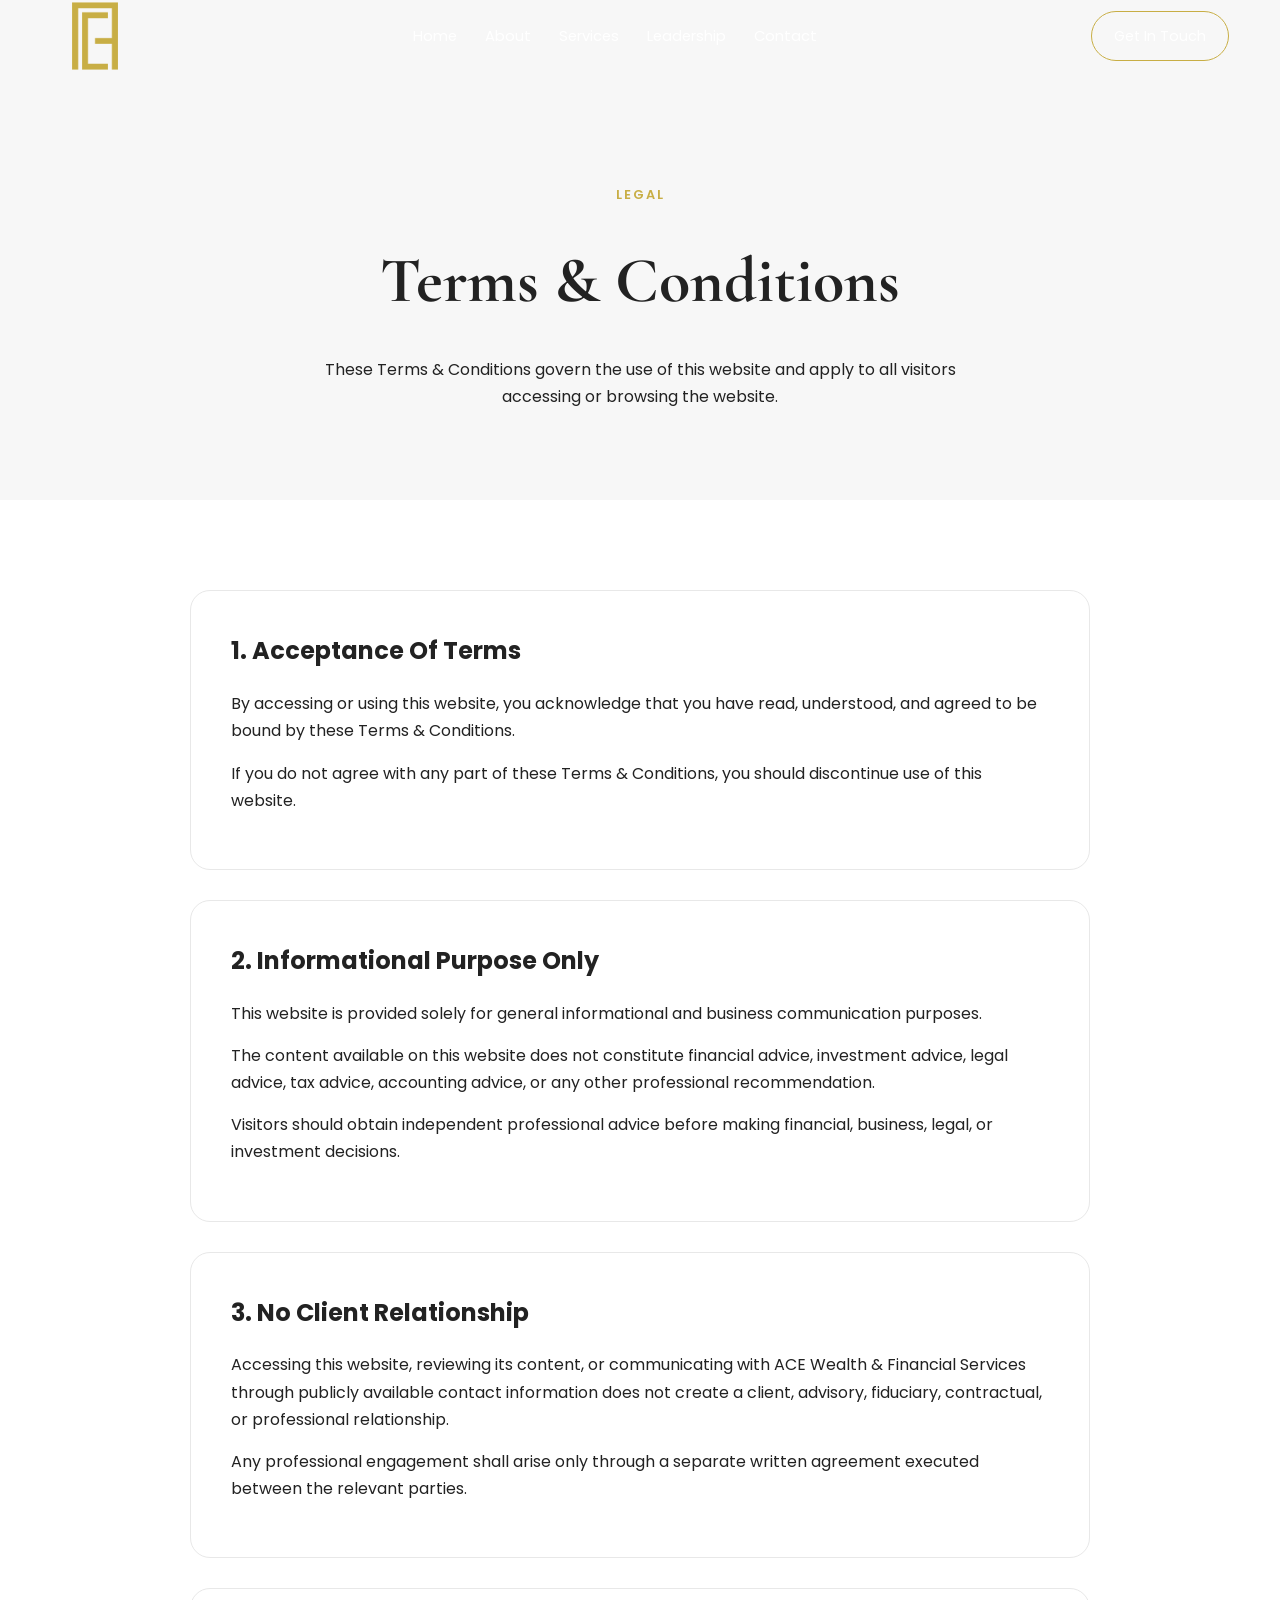
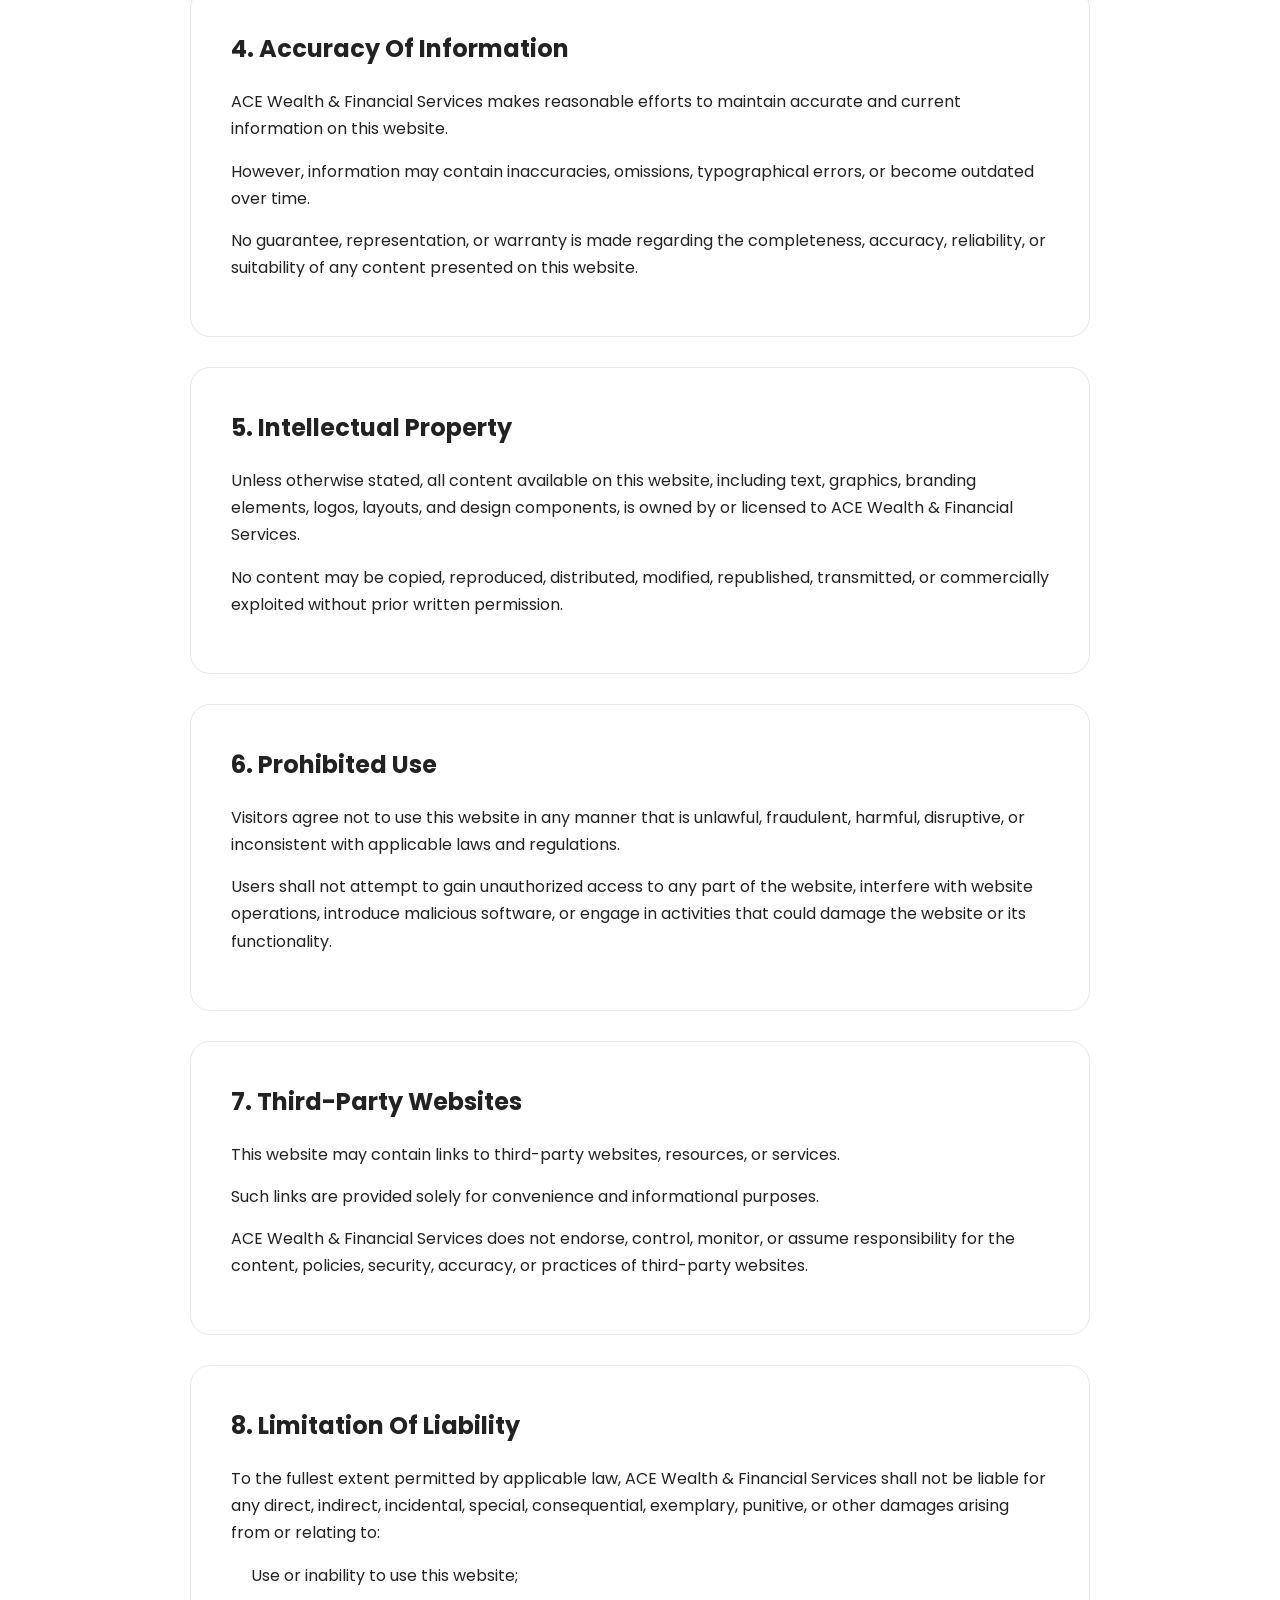
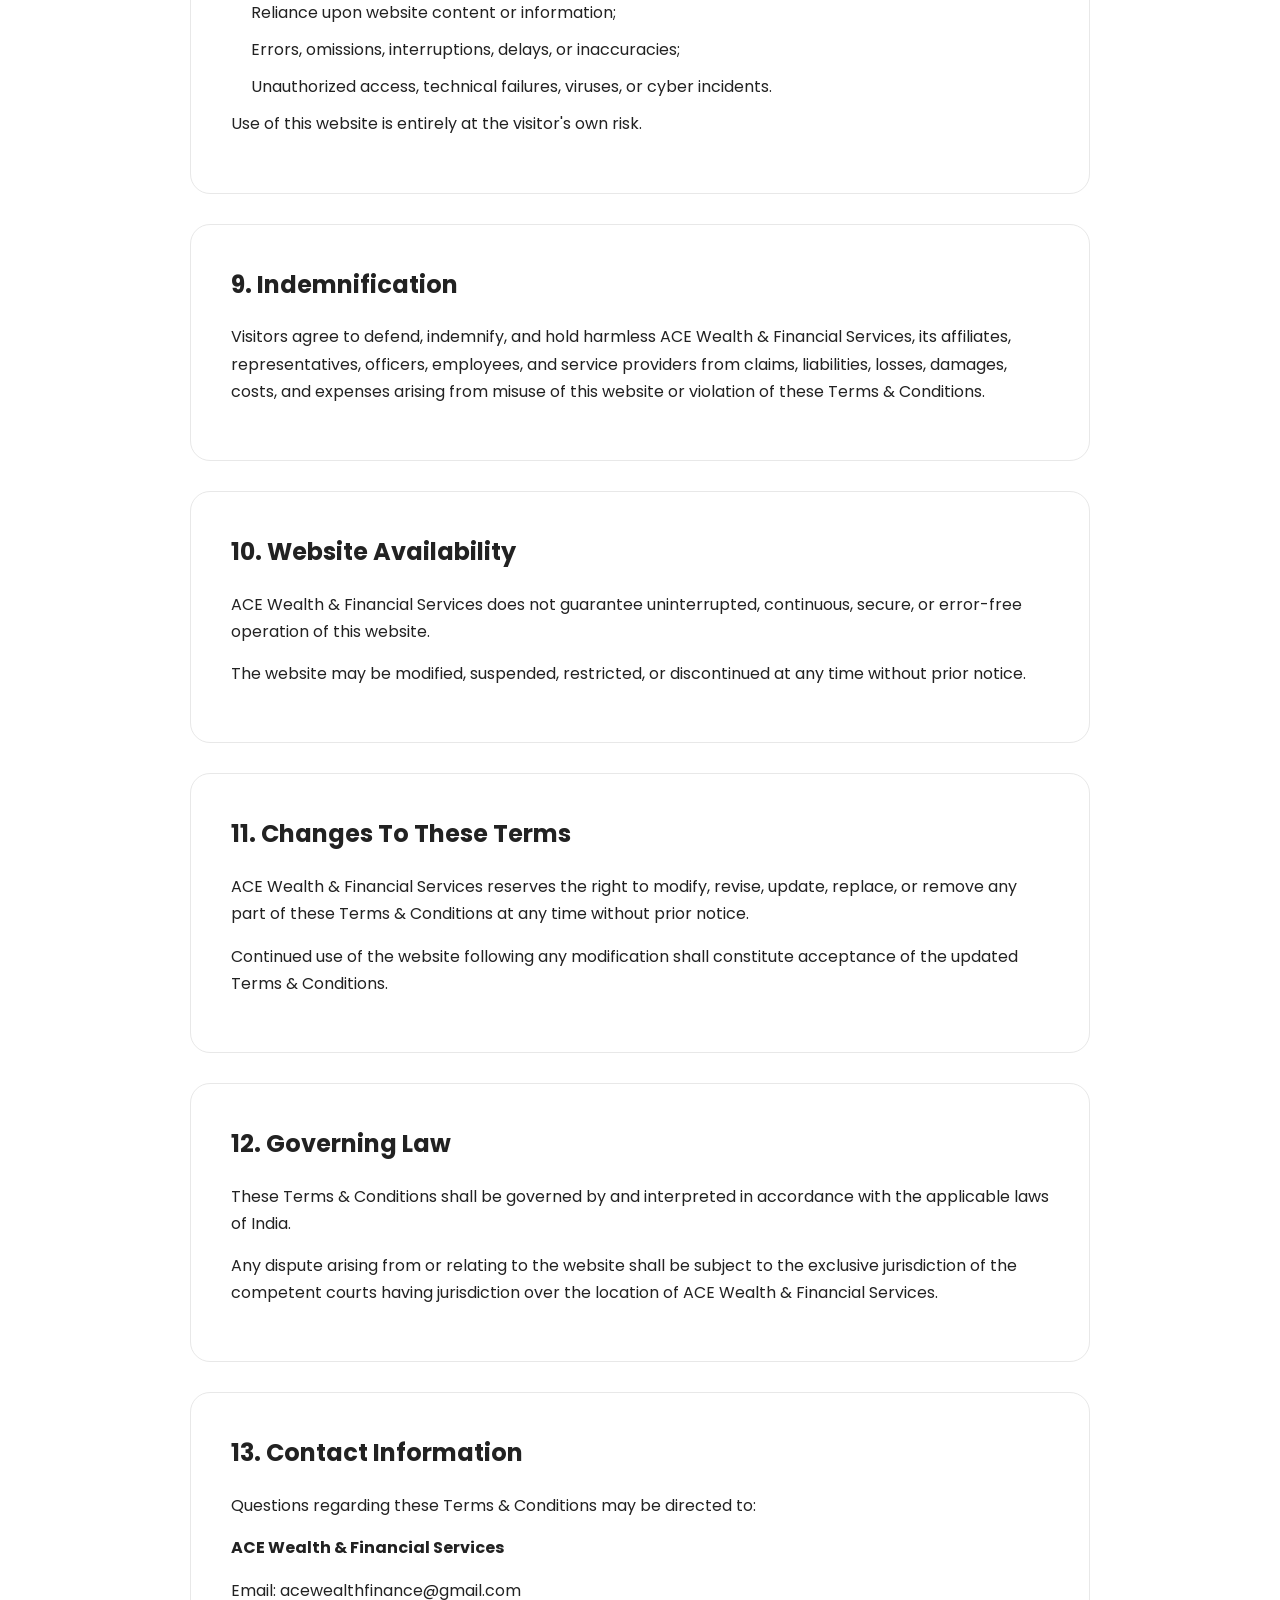
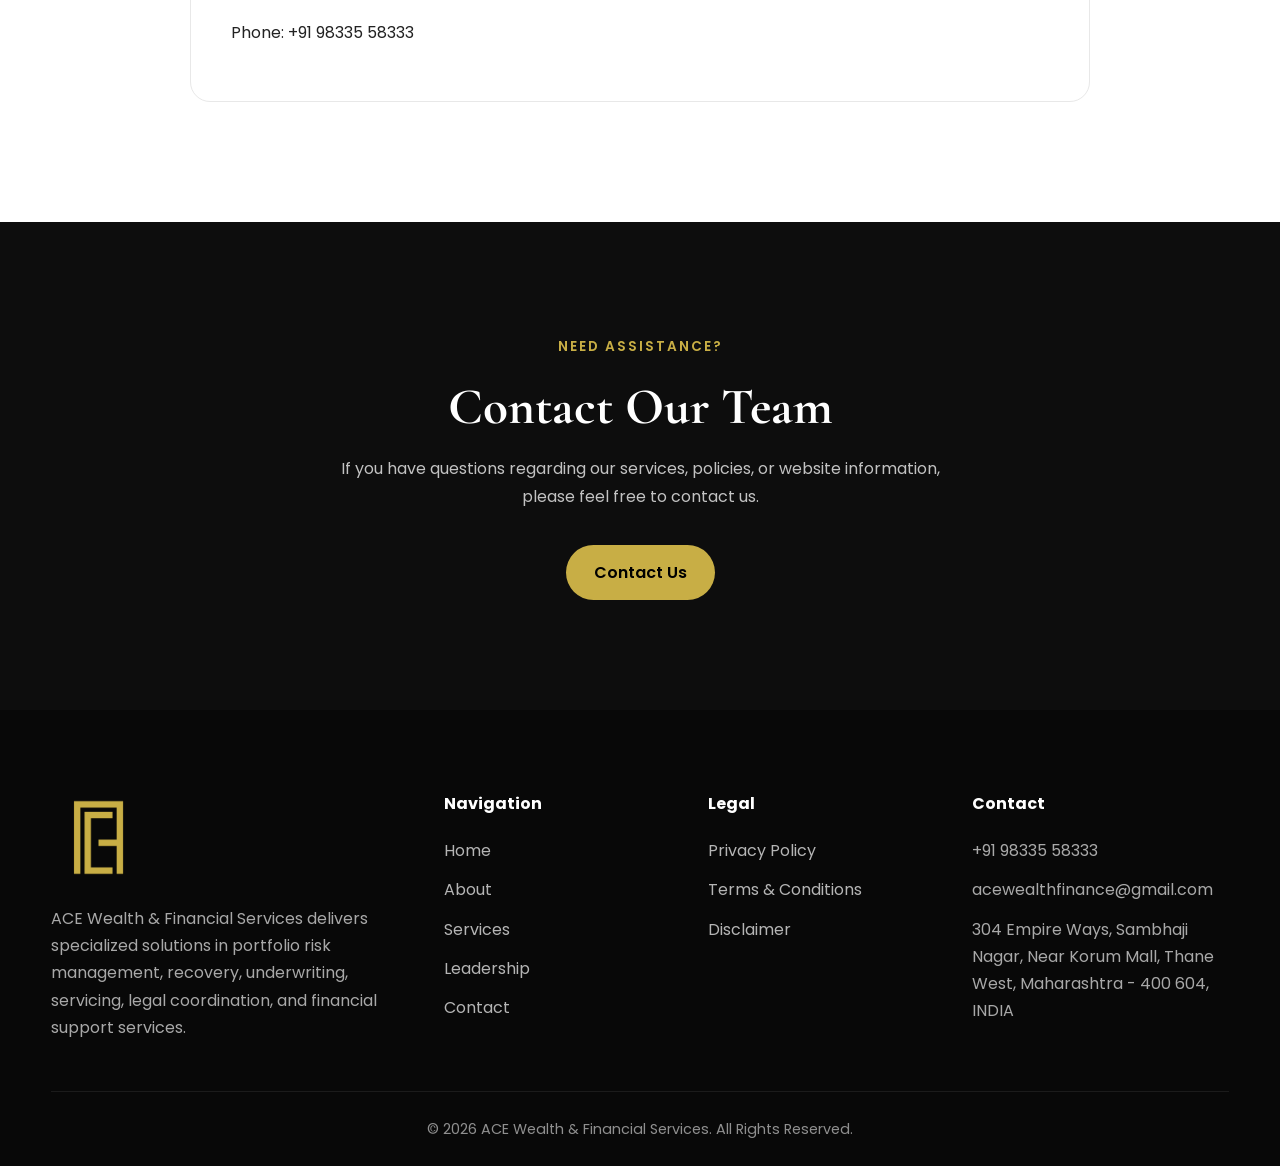
==== commit df8094ed: "Update terms-and-conditions.html" ====
--- a/terms-and-conditions.html
+++ b/terms-and-conditions.html
@@ -592,7 +592,7 @@
                 <p>
 
                     Email:
-                    ace.w.finance@gmail.com
+                    acewealthfinance@gmail.com
 
                 </p>
 
@@ -822,4 +822,4 @@
 
 </body>
 
-</html>+</html>
--- a/style.css
+++ b/style.css
@@ -384,6 +384,29 @@
     background:white;
 
 }
+.hamburger span{
+
+    transition:.3s;
+
+}
+
+.hamburger.active span:nth-child(1){
+
+    transform:translateY(7px) rotate(45deg);
+
+}
+
+.hamburger.active span:nth-child(2){
+
+    opacity:0;
+
+}
+
+.hamburger.active span:nth-child(3){
+
+    transform:translateY(-7px) rotate(-45deg);
+
+}
 
 /* =========================
    HERO
@@ -1192,7 +1215,55 @@
 
     .nav-links{
 
+        position:absolute;
+
+        top:80px;
+
+        left:0;
+
+        width:100%;
+
+        background:#0d0d0d;
+
+        flex-direction:column;
+
+        align-items:center;
+
+        gap:0;
+
+        padding:20px 0;
+
         display:none;
+
+        border-top:1px solid rgba(255,255,255,.08);
+
+        box-shadow:0 10px 30px rgba(0,0,0,.15);
+
+        z-index:999;
+
+    }
+
+    .nav-links li{
+
+        width:100%;
+
+        text-align:center;
+
+    }
+
+    .nav-links a{
+
+        display:block;
+
+        width:100%;
+
+        padding:16px;
+
+    }
+
+    .nav-links.show-menu{
+
+        display:flex;
 
     }
 
@@ -2941,4 +3012,4 @@
 
     }
 
-}+}
